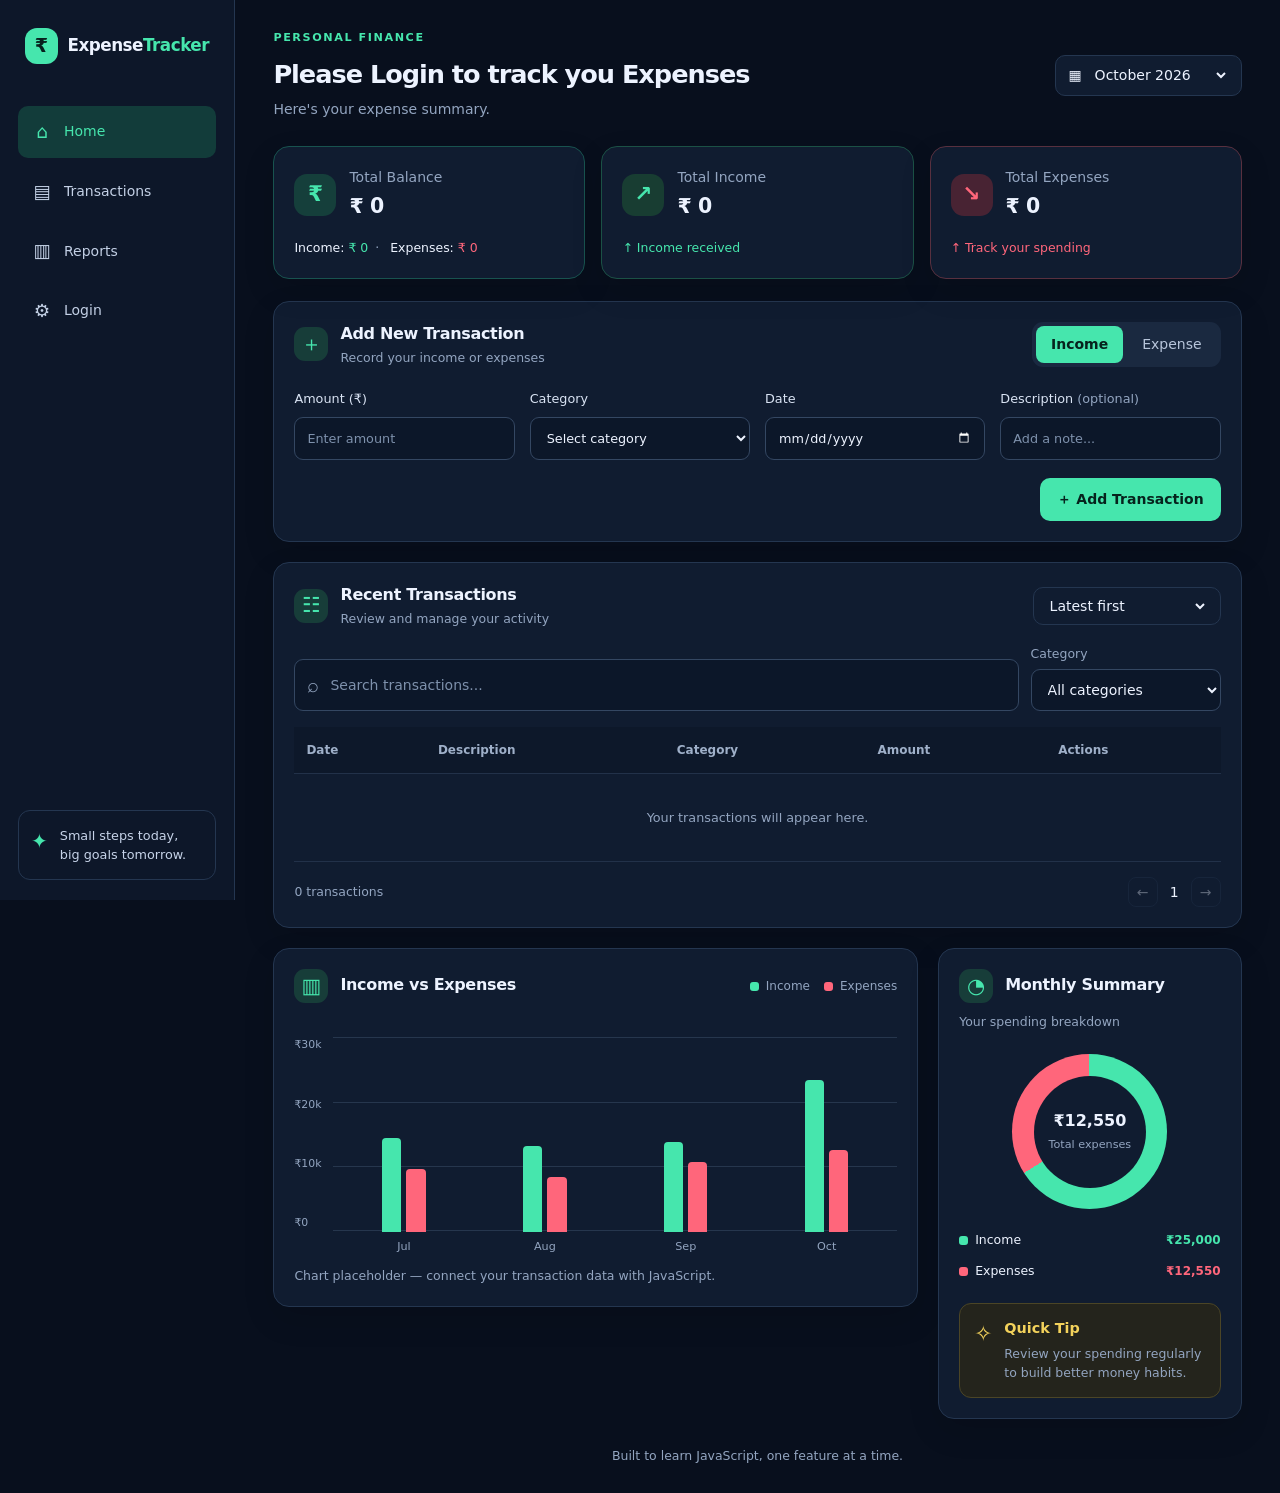
==== index.html @ 4d70c3ed "fix: add root index.html for github pages redirect" ====
<!doctype html>
<html lang="en">
   <head>
      <meta charset="UTF-8" />
      <meta http-equiv="refresh" content="0; url=./App/Main_Page/index.html" />
      <title>Redirecting...</title>
   </head>
   <body>
      <p>
         Redirecting to Expense Tracker...
         <a href="./App/Main_Page/index.html">Click here if not redirected</a>
      </p>
   </body>
</html>
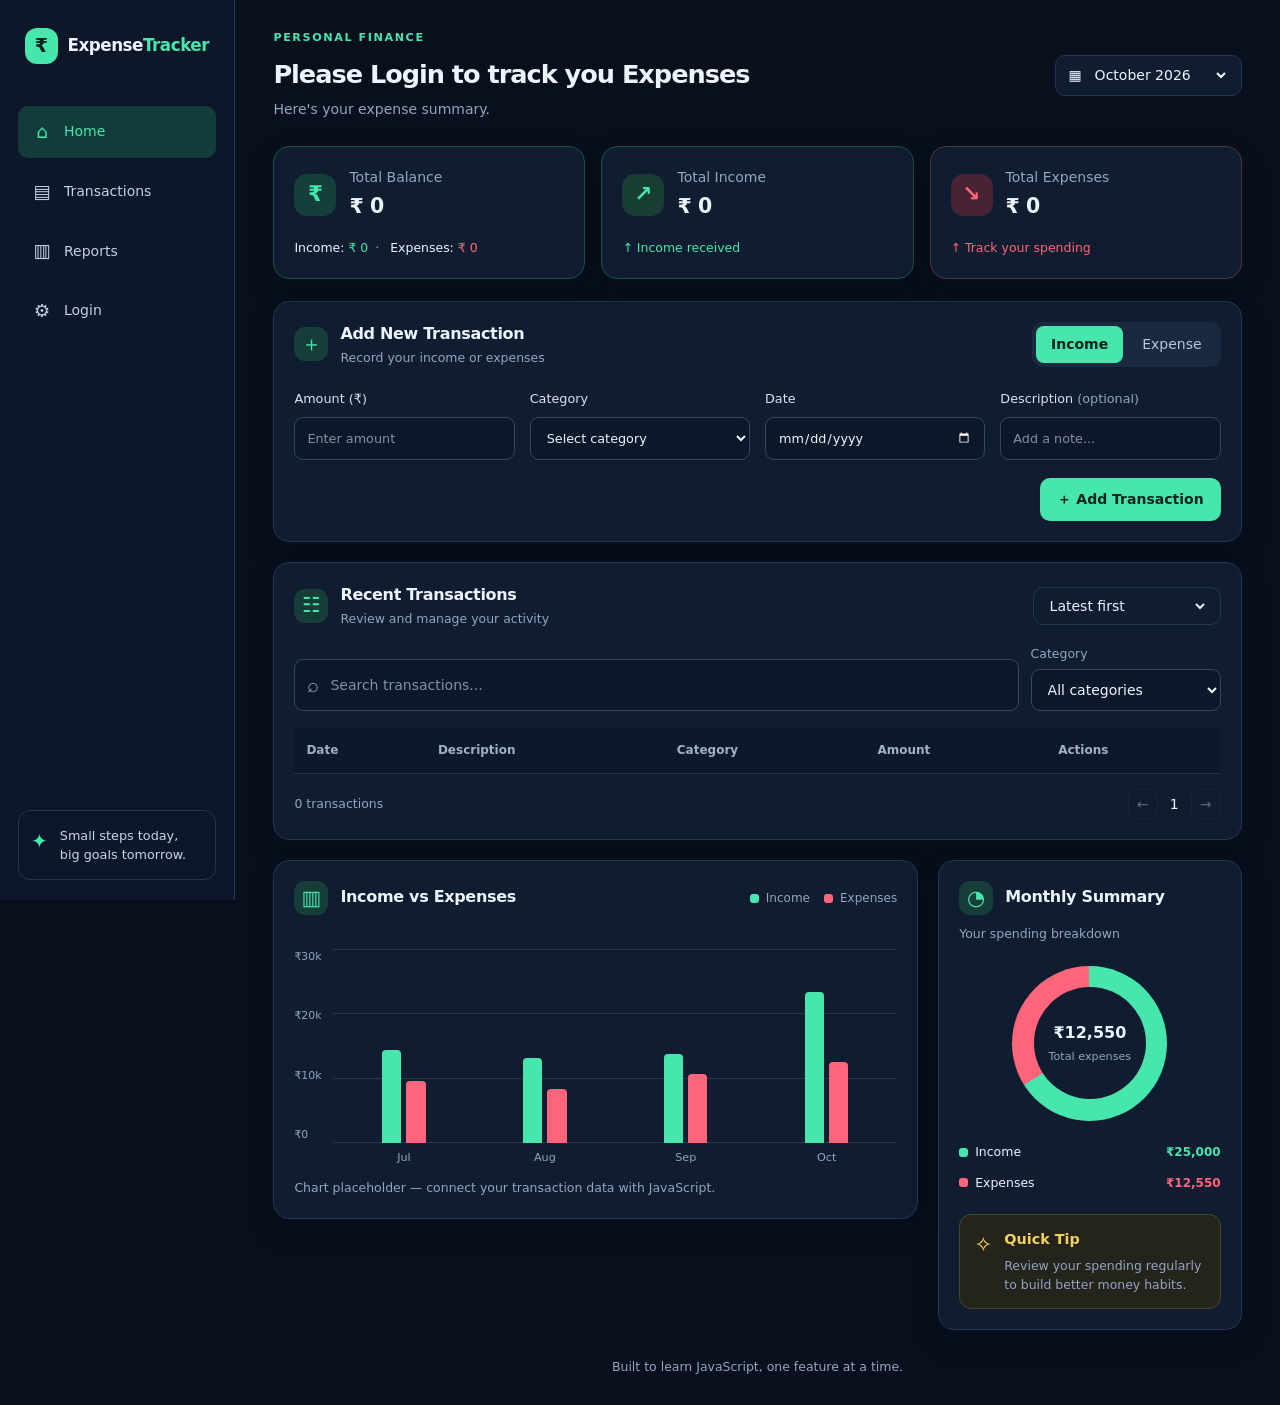
==== commit 888b3f1b: "feat: implement basic add and view transaction feature" ====
--- a/index.html
+++ b/index.html
@@ -2,13 +2,443 @@
 <html lang="en">
    <head>
       <meta charset="UTF-8" />
-      <meta http-equiv="refresh" content="0; url=./App/Main_Page/index.html" />
-      <title>Redirecting...</title>
+      <meta name="viewport" content="width=device-width, initial-scale=1.0" />
+      <title>ExpenseTracker | Personal Finance</title>
+      <link rel="stylesheet" href="style.css" />
    </head>
    <body>
-      <p>
-         Redirecting to Expense Tracker...
-         <a href="./App/Main_Page/index.html">Click here if not redirected</a>
-      </p>
+      <div class="app-shell">
+         <aside class="sidebar">
+            <a class="brand" href="#" aria-label="ExpenseTracker home">
+               <span class="brand-icon">₹</span>
+               <span>Expense<span class="accent">Tracker</span></span>
+            </a>
+
+            <nav class="main-nav" aria-label="Main navigation">
+               <a id="home" class="nav-link active" href="#overview"
+                  ><span>⌂</span> Home</a
+               >
+               <a id="transactionsLink" class="nav-link" href="#transactions"
+                  ><span>▤</span> Transactions</a
+               >
+               <a id="reportsLink" class="nav-link" href="#reports"
+                  ><span>▥</span> Reports</a
+               >
+               <a id="login" class="nav-link" href="./login.html"
+                  ><span>⚙</span> Login</a
+               >
+            </nav>
+
+            <div class="sidebar-note">
+               <span class="note-icon">✦</span>
+               <p>Small steps today,<br />big goals tomorrow.</p>
+            </div>
+         </aside>
+
+         <main class="main-content" id="overview">
+            <header class="page-header">
+               <div>
+                  <p class="eyebrow">PERSONAL FINANCE</p>
+                  <h1>
+                     <span id="greetingText"
+                        >Please Login to track you Expenses</span
+                     ><span aria-hidden="true"></span>
+                  </h1>
+                  <p class="muted">Here's your expense summary.</p>
+               </div>
+               <label class="month-picker">
+                  <span aria-hidden="true">▦</span>
+                  <select id="month-filter" aria-label="Select month">
+                     <option value="2026-10">October 2026</option>
+                     <option value="2026-09">September 2026</option>
+                     <option value="2026-08">August 2026</option>
+                  </select>
+               </label>
+            </header>
+
+            <section
+               id="balanceSection"
+               class="summary-grid"
+               aria-label="Financial overview"
+            >
+               <article class="summary-card balance-card">
+                  <div class="summary-top">
+                     <span class="summary-icon">₹</span>
+                     <div>
+                        <p class="muted">Total Balance</p>
+                        <h2 id="total-balance">₹ 0</h2>
+                     </div>
+                  </div>
+                  <p class="summary-foot">
+                     Income:
+                     <span id="total_income" class="positive total_income"
+                        >₹ 0</span
+                     ><span class="separator">·</span> Expenses:
+                     <span id="total_expenses" class="negative total_expenses"
+                        >₹ 0</span
+                     >
+                  </p>
+               </article>
+
+               <article class="summary-card income-card">
+                  <div class="summary-top">
+                     <span class="summary-icon">↗</span>
+                     <div>
+                        <p class="muted">Total Income</p>
+                        <h2 class="total_income" id="total-income">₹ 0</h2>
+                     </div>
+                  </div>
+                  <p class="summary-foot positive">↑ Income received</p>
+               </article>
+
+               <article class="summary-card expense-card">
+                  <div class="summary-top">
+                     <span class="summary-icon">↘</span>
+                     <div>
+                        <p class="muted">Total Expenses</p>
+                        <h2 class="total_expenses" id="total-expenses">₹ 0</h2>
+                     </div>
+                  </div>
+                  <p class="summary-foot negative">↑ Track your spending</p>
+               </article>
+            </section>
+
+            <section
+               class="panel transaction-form-panel"
+               aria-labelledby="form-title"
+            >
+               <div class="panel-heading">
+                  <div class="heading-title">
+                     <span class="heading-icon">＋</span>
+                     <div>
+                        <h2 id="form-title">Add New Transaction</h2>
+                        <p class="muted small">
+                           Record your income or expenses
+                        </p>
+                     </div>
+                  </div>
+
+                  <div
+                     class="type-switch"
+                     role="group"
+                     aria-label="Transaction type"
+                  >
+                     <button
+                        id="incomeBtn"
+                        class="type-button selected"
+                        type="button"
+                        data-type="income"
+                     >
+                        Income
+                     </button>
+                     <button
+                        id="expenseBtn"
+                        class="type-button"
+                        type="button"
+                        data-type="expense"
+                     >
+                        Expense
+                     </button>
+                  </div>
+               </div>
+
+               <form id="transaction-form">
+                  <div class="form-grid">
+                     <label class="field">
+                        <span>Amount (₹)</span>
+                        <input
+                           id="amount"
+                           name="amount"
+                           type="number"
+                           min="0.01"
+                           step="0.01"
+                           placeholder="Enter amount"
+                           required
+                        />
+                     </label>
+                     <label class="field">
+                        <span>Category</span>
+                        <select id="category" name="category" required>
+                           <option hidden value="">Select category</option>
+                           <option>Salary</option>
+                           <option>Freelance</option>
+                           <option>Food & Dining</option>
+                           <option>Shopping</option>
+                           <option>Transport</option>
+                           <option>Bills & Utilities</option>
+                           <option>Entertainment</option>
+                           <option>Health</option>
+                           <option>Education</option>
+                           <option>Other</option>
+                        </select>
+                     </label>
+                     <label class="field">
+                        <span>Date</span>
+                        <input id="date" name="date" type="date" required />
+                     </label>
+                     <label class="field">
+                        <span
+                           >Description
+                           <span class="muted">(optional)</span></span
+                        >
+                        <input
+                           id="description"
+                           name="description"
+                           type="text"
+                           placeholder="Add a note..."
+                        />
+                     </label>
+                  </div>
+                  <div class="form-actions">
+                     <button class="primary-button" type="submit">
+                        ＋ Add Transaction
+                     </button>
+                  </div>
+               </form>
+            </section>
+
+            <section
+               class="panel transactions-panel"
+               id="transactions"
+               aria-labelledby="transactions-title"
+            >
+               <div class="panel-heading transactions-heading">
+                  <div class="heading-title">
+                     <span class="heading-icon">☷</span>
+                     <div>
+                        <h2 id="transactions-title">Recent Transactions</h2>
+                        <p class="muted small">
+                           Review and manage your activity
+                        </p>
+                     </div>
+                  </div>
+                  <label class="sort-control">
+                     <span class="sr-only">Sort transactions</span>
+                     <select id="sort-order">
+                        <option value="newest">Latest first</option>
+                        <option value="oldest">Oldest first</option>
+                        <option value="highest">Amount: high to low</option>
+                        <option value="lowest">Amount: low to high</option>
+                     </select>
+                  </label>
+               </div>
+
+               <div class="toolbar">
+                  <label class="search-box">
+                     <span aria-hidden="true">⌕</span>
+                     <input
+                        id="search"
+                        type="search"
+                        placeholder="Search transactions..."
+                        aria-label="Search transactions"
+                     />
+                  </label>
+                  <label class="category-filter">
+                     <span class="muted small">Category</span>
+                     <select id="category-filter">
+                        <option value="all">All categories</option>
+                        <option>Salary</option>
+                        <option>Freelance</option>
+                        <option>Food & Dining</option>
+                        <option>Shopping</option>
+                        <option>Transport</option>
+                        <option>Bills & Utilities</option>
+                        <option>Entertainment</option>
+                        <option>Health</option>
+                        <option>Education</option>
+                        <option>Other</option>
+                     </select>
+                  </label>
+               </div>
+
+               <div class="table-wrap">
+                  <table>
+                     <thead>
+                        <tr>
+                           <th>Date</th>
+                           <th>Description</th>
+                           <th>Category</th>
+                           <th>Amount</th>
+                           <th>Actions</th>
+                        </tr>
+                     </thead>
+                     <tbody id="transaction-list">
+                        <tr class="empty-row">
+                           <td colspan="5">
+                              Your transactions will appear here.
+                           </td>
+                        </tr>
+                     </tbody>
+                  </table>
+               </div>
+               <div class="table-footer">
+                  <span class="muted small" id="transaction-count"
+                     >0 transactions</span
+                  >
+                  <div class="pagination" aria-label="Transaction pagination">
+                     <button
+                        type="button"
+                        id="previous-page"
+                        disabled
+                        aria-label="Previous page"
+                     >
+                        ←
+                     </button>
+                     <span id="current-page">1</span>
+                     <button
+                        type="button"
+                        id="next-page"
+                        disabled
+                        aria-label="Next page"
+                     >
+                        →
+                     </button>
+                  </div>
+               </div>
+            </section>
+
+            <section class="lower-grid" id="reports">
+               <article class="panel chart-panel">
+                  <div class="panel-heading">
+                     <div class="heading-title">
+                        <span class="heading-icon">▥</span>
+                        <h2>Income vs Expenses</h2>
+                     </div>
+                     <div class="chart-legend">
+                        <span><i class="legend-dot income-dot"></i> Income</span
+                        ><span
+                           ><i class="legend-dot expense-dot"></i>
+                           Expenses</span
+                        >
+                     </div>
+                  </div>
+                  <div
+                     class="chart-placeholder"
+                     role="img"
+                     aria-label="Placeholder for income versus expenses chart"
+                  >
+                     <div class="chart-y-labels">
+                        <span>₹30k</span><span>₹20k</span><span>₹10k</span
+                        ><span>₹0</span>
+                     </div>
+                     <div class="chart-area">
+                        <div class="chart-grid-lines">
+                           <i></i><i></i><i></i><i></i>
+                        </div>
+                        <div class="bar-groups">
+                           <div class="bar-group">
+                              <div class="bar-pair">
+                                 <i
+                                    class="bar income-bar"
+                                    style="height: 48%"
+                                 ></i
+                                 ><i
+                                    class="bar expense-bar"
+                                    style="height: 32%"
+                                 ></i>
+                              </div>
+                              <span>Jul</span>
+                           </div>
+                           <div class="bar-group">
+                              <div class="bar-pair">
+                                 <i
+                                    class="bar income-bar"
+                                    style="height: 44%"
+                                 ></i
+                                 ><i
+                                    class="bar expense-bar"
+                                    style="height: 28%"
+                                 ></i>
+                              </div>
+                              <span>Aug</span>
+                           </div>
+                           <div class="bar-group">
+                              <div class="bar-pair">
+                                 <i
+                                    class="bar income-bar"
+                                    style="height: 46%"
+                                 ></i
+                                 ><i
+                                    class="bar expense-bar"
+                                    style="height: 36%"
+                                 ></i>
+                              </div>
+                              <span>Sep</span>
+                           </div>
+                           <div class="bar-group">
+                              <div class="bar-pair">
+                                 <i
+                                    class="bar income-bar"
+                                    style="height: 78%"
+                                 ></i
+                                 ><i
+                                    class="bar expense-bar"
+                                    style="height: 42%"
+                                 ></i>
+                              </div>
+                              <span>Oct</span>
+                           </div>
+                        </div>
+                     </div>
+                  </div>
+                  <p class="muted small chart-note">
+                     Chart placeholder — connect your transaction data with
+                     JavaScript.
+                  </p>
+               </article>
+
+               <aside class="panel side-summary">
+                  <div class="panel-heading">
+                     <div class="heading-title">
+                        <span class="heading-icon">◔</span>
+                        <h2>Monthly Summary</h2>
+                     </div>
+                  </div>
+                  <p class="muted small">Your spending breakdown</p>
+                  <div class="donut-wrap">
+                     <div class="donut-chart">
+                        <div class="donut-center">
+                           <strong id="donut-total">₹12,550</strong
+                           ><span>Total expenses</span>
+                        </div>
+                     </div>
+                  </div>
+                  <div class="legend-list">
+                     <div>
+                        <span><i class="legend-dot income-dot"></i> Income</span
+                        ><strong class="positive">₹25,000</strong>
+                     </div>
+                     <div>
+                        <span
+                           ><i class="legend-dot expense-dot"></i>
+                           Expenses</span
+                        ><strong class="negative">₹12,550</strong>
+                     </div>
+                  </div>
+                  <div class="tip-box">
+                     <span class="tip-icon">✧</span>
+                     <div>
+                        <h3>Quick Tip</h3>
+                        <p class="muted small">
+                           Review your spending regularly to build better money
+                           habits.
+                        </p>
+                     </div>
+                  </div>
+               </aside>
+            </section>
+
+            <footer class="page-footer muted small">
+               Built to learn JavaScript, one feature at a time.
+            </footer>
+         </main>
+      </div>
+
+      <script type="module" src="./script.js"></script>
+      <script type="module" src="./uiModification.js"></script>
+      <script type="module" src="./transaction.js"></script>
+      <script type="module" src="./userInfo.js"></script>
+      <script type="module" src="./validation.js"></script>
+      <script type="module" src="./viewTransaction.js"></script>
    </body>
 </html>
--- a/style.css
+++ b/style.css
@@ -0,0 +1,858 @@
+/* ---------- Base / design tokens ---------- */
+:root {
+   color-scheme: dark;
+   --bg: #080f1d;
+   --sidebar: #0d1729;
+   --panel: #101c30;
+   --panel-hover: #14233a;
+   --border: #243650;
+   --text: #edf3ff;
+   --muted: #93a5c0;
+   --green: #46e6ad;
+   --green-dark: #123c3a;
+   --red: #ff667b;
+   --radius: 16px;
+   --shadow: 0 12px 32px rgb(0 0 0 / 12%);
+}
+
+* {
+   box-sizing: border-box;
+}
+html {
+   scroll-behavior: smooth;
+}
+
+body {
+   margin: 0;
+   background: var(--bg);
+   color: var(--text);
+   font-family:
+      Inter,
+      ui-sans-serif,
+      system-ui,
+      -apple-system,
+      BlinkMacSystemFont,
+      "Segoe UI",
+      sans-serif;
+   font-size: 14px;
+   line-height: 1.5;
+}
+
+button,
+input,
+select {
+   font: inherit;
+}
+button,
+select {
+   cursor: pointer;
+}
+
+button:focus-visible,
+input:focus-visible,
+select:focus-visible,
+a:focus-visible {
+   outline: 2px solid var(--green);
+   outline-offset: 3px;
+}
+a {
+   color: inherit;
+   text-decoration: none;
+}
+
+h1,
+h2,
+h3,
+p {
+   margin-top: 0;
+}
+h1 {
+   margin-bottom: 6px;
+   font-size: clamp(1.45rem, 2vw, 2rem);
+   letter-spacing: -0.04em;
+}
+h2 {
+   margin-bottom: 0;
+   font-size: 1rem;
+   letter-spacing: -0.02em;
+}
+h3 {
+   margin-bottom: 6px;
+   font-size: 0.9rem;
+}
+
+p {
+   margin-bottom: 0;
+}
+.muted {
+   color: var(--muted);
+}
+.small {
+   font-size: 0.78rem;
+}
+.accent,
+.positive {
+   color: var(--green);
+}
+.negative {
+   color: var(--red);
+}
+.eyebrow {
+   color: var(--green);
+   font-size: 0.7rem;
+   font-weight: 750;
+   letter-spacing: 0.14em;
+   margin-bottom: 8px;
+}
+.sr-only {
+   position: absolute;
+   width: 1px;
+   height: 1px;
+   padding: 0;
+   margin: -1px;
+   overflow: hidden;
+   clip: rect(0, 0, 0, 0);
+   white-space: nowrap;
+   border: 0;
+}
+
+/* ---------- Main layout ---------- */
+.app-shell {
+   min-height: 100vh;
+}
+.sidebar {
+   position: fixed;
+   inset: 0 auto 0 0;
+   z-index: 5;
+   display: flex;
+   flex-direction: column;
+   width: 235px;
+   padding: 28px 18px 20px;
+   background: var(--sidebar);
+   border-right: 1px solid var(--border);
+}
+
+.brand {
+   display: flex;
+   align-items: center;
+   gap: 10px;
+   padding: 0 7px;
+   font-size: 1.05rem;
+   font-weight: 800;
+   letter-spacing: -0.03em;
+}
+.brand-icon {
+   display: grid;
+   place-items: center;
+   width: 36px;
+   height: 36px;
+   border-radius: 12px;
+   background: var(--green);
+   color: #07201d;
+   font-size: 1.2rem;
+}
+.main-nav {
+   display: grid;
+   gap: 8px;
+   margin-top: 42px;
+}
+.nav-link {
+   display: flex;
+   align-items: center;
+   gap: 12px;
+   padding: 12px 14px;
+   border-radius: 10px;
+   color: #c3d0e5;
+   transition:
+      background 0.2s,
+      color 0.2s;
+}
+.nav-link span {
+   width: 20px;
+   font-size: 1.15rem;
+   text-align: center;
+}
+
+.nav-link:hover,
+.active {
+   background: var(--green-dark);
+   color: var(--green);
+}
+
+.sidebar-note {
+   display: flex;
+   align-items: flex-start;
+   gap: 12px;
+   margin-top: auto;
+   padding: 15px 12px;
+   border: 1px solid var(--border);
+   border-radius: 12px;
+   color: #c6d3e8;
+   font-size: 0.8rem;
+}
+.note-icon {
+   color: var(--green);
+   font-size: 1.25rem;
+}
+
+.main-content {
+   max-width: 1800px;
+   margin-left: 235px;
+   padding: 30px clamp(20px, 3vw, 46px) 24px;
+}
+.page-header {
+   display: flex;
+   align-items: center;
+   justify-content: space-between;
+   gap: 20px;
+   margin-bottom: 26px;
+}
+.month-picker,
+.sort-control {
+   display: flex;
+   align-items: center;
+   gap: 9px;
+   padding: 9px 12px;
+   border: 1px solid var(--border);
+   border-radius: 10px;
+   background: var(--panel);
+}
+select,
+input {
+   min-width: 0;
+   color: var(--text);
+   background: transparent;
+   border: 0;
+}
+select option {
+   background: var(--panel);
+   color: var(--text);
+}
+.month-picker select {
+   max-width: 145px;
+}
+.summary-grid {
+   display: grid;
+   grid-template-columns: repeat(3, minmax(0, 1fr));
+   gap: 16px;
+   margin-bottom: 22px;
+}
+.summary-card,
+.panel {
+   min-width: 0;
+   background: var(--panel);
+   border: 1px solid var(--border);
+   border-radius: var(--radius);
+   box-shadow: var(--shadow);
+}
+.summary-card {
+   padding: 20px;
+}
+.balance-card {
+   border-color: #18534f;
+}
+.income-card {
+   border-color: #1b5145;
+}
+.expense-card {
+   border-color: #58303f;
+}
+.summary-top {
+   display: flex;
+   align-items: center;
+   gap: 13px;
+}
+.summary-icon {
+   display: grid;
+   flex: 0 0 42px;
+   place-items: center;
+   width: 42px;
+   height: 42px;
+   border-radius: 13px;
+   background: #153f3b;
+   color: var(--green);
+   font-size: 1.35rem;
+   font-weight: 750;
+}
+.income-card .summary-icon {
+   background: #183d32;
+}
+.expense-card .summary-icon {
+   background: #482333;
+   color: var(--red);
+}
+.summary-card h2 {
+   margin-top: 3px;
+   font-size: clamp(1.05rem, 1.6vw, 1.4rem);
+   font-variant-numeric: tabular-nums;
+}
+.summary-foot {
+   margin-top: 17px;
+   font-size: 0.78rem;
+}
+.separator {
+   margin: 0 7px;
+   color: var(--muted);
+}
+
+/* ---------- Panels and forms ---------- */
+.panel {
+   padding: 20px;
+   margin-bottom: 20px;
+}
+.panel-heading {
+   display: flex;
+   align-items: center;
+   justify-content: space-between;
+   gap: 16px;
+   margin-bottom: 22px;
+}
+.heading-title {
+   display: flex;
+   align-items: center;
+   gap: 12px;
+   min-width: 0;
+}
+.heading-icon {
+   display: grid;
+   flex: 0 0 34px;
+   place-items: center;
+   width: 34px;
+   height: 34px;
+   border-radius: 11px;
+   background: #173d39;
+   color: var(--green);
+   font-size: 1.3rem;
+}
+.heading-title h2 {
+   margin-bottom: 3px;
+}
+.type-switch {
+   display: flex;
+   gap: 4px;
+   padding: 4px;
+   border-radius: 11px;
+   background: #1a2940;
+}
+.type-button {
+   padding: 8px 15px;
+   border: 0;
+   border-radius: 8px;
+   color: #b7c5da;
+   background: transparent;
+}
+.type-button.selected {
+   background: var(--green);
+   color: #06231d;
+   font-weight: 750;
+}
+.form-grid {
+   display: grid;
+   grid-template-columns: repeat(4, minmax(0, 1fr));
+   gap: 15px;
+}
+.field {
+   display: grid;
+   gap: 8px;
+   color: #d9e3f3;
+   font-size: 0.8rem;
+}
+.field input,
+.field select,
+.search-box,
+.category-filter select {
+   width: 100%;
+   min-height: 43px;
+   padding: 10px 12px;
+   border: 1px solid #344762;
+   border-radius: 9px;
+   background: #0c1729;
+   color: var(--text);
+}
+.field input::placeholder,
+.search-box input::placeholder {
+   color: #7e91ac;
+}
+.field input[type="date"] {
+   color-scheme: dark;
+}
+.form-actions {
+   display: flex;
+   justify-content: flex-end;
+   margin-top: 18px;
+}
+.primary-button {
+   padding: 11px 17px;
+   border: 0;
+   border-radius: 10px;
+   background: var(--green);
+   color: #06231d;
+   font-weight: 800;
+   transition:
+      filter 0.2s,
+      transform 0.2s;
+}
+.primary-button:hover {
+   filter: brightness(1.08);
+   transform: translateY(-1px);
+}
+
+/* ---------- Transaction table ---------- */
+.transactions-heading {
+   margin-bottom: 17px;
+}
+.toolbar {
+   display: flex;
+   align-items: end;
+   gap: 12px;
+   margin-bottom: 16px;
+}
+.search-box {
+   display: flex;
+   align-items: center;
+   gap: 9px;
+   flex: 1;
+}
+.search-box span {
+   font-size: 1.25rem;
+   color: var(--muted);
+}
+.search-box input {
+   width: 100%;
+   outline: 0;
+}
+.category-filter {
+   display: grid;
+   gap: 5px;
+   width: 190px;
+}
+.category-filter select {
+   min-height: 42px;
+}
+.table-wrap {
+   width: 100%;
+   overflow-x: auto;
+}
+table {
+   width: 100%;
+   border-collapse: collapse;
+   text-align: left;
+   white-space: nowrap;
+}
+thead {
+   background: #0d182a;
+   color: #9fb0c9;
+   font-size: 0.75rem;
+}
+th,
+td {
+   padding: 14px 12px;
+   border-bottom: 1px solid #223149;
+}
+th {
+   font-weight: 650;
+}
+td {
+   font-size: 0.8rem;
+}
+tbody tr {
+   transition: background 0.15s;
+}
+tbody tr:hover {
+   background: var(--panel-hover);
+}
+.amount-income {
+   color: var(--green);
+   font-weight: 750;
+}
+.amount-expense {
+   color: var(--red);
+   font-weight: 750;
+}
+.row-action {
+   padding: 5px 7px;
+   margin-right: 5px;
+   border: 1px solid var(--border);
+   border-radius: 7px;
+   background: transparent;
+   color: var(--muted);
+}
+.row-action:hover {
+   color: var(--green);
+   border-color: var(--green);
+}
+.row-action.delete:hover {
+   color: var(--red);
+   border-color: var(--red);
+}
+.empty-row td {
+   padding: 34px 12px;
+   text-align: center;
+   color: var(--muted);
+}
+.table-footer {
+   display: flex;
+   justify-content: space-between;
+   align-items: center;
+   gap: 12px;
+   padding-top: 15px;
+}
+.pagination {
+   display: flex;
+   align-items: center;
+   gap: 12px;
+}
+.pagination button {
+   width: 30px;
+   height: 30px;
+   border: 1px solid var(--border);
+   border-radius: 8px;
+   background: transparent;
+   color: var(--text);
+}
+.pagination button:disabled {
+   opacity: 0.35;
+   cursor: not-allowed;
+}
+
+.action-buttons {
+   display: flex;
+   align-items: center;
+   justify-content: center;
+   gap: 8px;
+}
+
+.action-buttons button {
+   border: none;
+   background: transparent;
+   padding: 6px;
+   border-radius: 6px;
+   cursor: pointer;
+   font-size: 16px;
+   transition: background 0.2s ease;
+}
+
+.edit-btn:hover {
+   background: #e0f2fe;
+}
+
+.delete-btn:hover {
+   background: #fee2e2;
+}
+
+/* ---------- Charts / monthly summary ---------- */
+.lower-grid {
+   display: grid;
+   grid-template-columns: minmax(0, 1.7fr) minmax(260px, 0.8fr);
+   gap: 20px;
+   align-items: start;
+}
+.chart-panel,
+.side-summary {
+   margin-bottom: 20px;
+}
+.chart-legend {
+   display: flex;
+   gap: 14px;
+   color: var(--muted);
+   font-size: 0.75rem;
+}
+.chart-legend span,
+.legend-list span {
+   display: inline-flex;
+   align-items: center;
+   gap: 7px;
+}
+.legend-dot {
+   display: inline-block;
+   width: 9px;
+   height: 9px;
+   border-radius: 3px;
+}
+.income-dot {
+   background: var(--green);
+}
+.expense-dot {
+   background: var(--red);
+}
+.chart-placeholder {
+   display: flex;
+   gap: 12px;
+   height: 230px;
+   padding-top: 12px;
+}
+.chart-y-labels {
+   display: flex;
+   flex-direction: column;
+   justify-content: space-between;
+   padding-bottom: 24px;
+   color: var(--muted);
+   font-size: 0.68rem;
+}
+.chart-area {
+   position: relative;
+   display: flex;
+   flex: 1;
+   min-width: 0;
+}
+.chart-grid-lines {
+   position: absolute;
+   inset: 0 0 24px;
+   display: flex;
+   flex-direction: column;
+   justify-content: space-between;
+}
+.chart-grid-lines i {
+   border-top: 1px solid #26364d;
+}
+.bar-groups {
+   position: relative;
+   z-index: 1;
+   display: flex;
+   justify-content: space-around;
+   align-items: stretch;
+   width: 100%;
+   height: 100%;
+}
+.bar-group {
+   display: flex;
+   flex-direction: column;
+   align-items: center;
+   justify-content: flex-end;
+   gap: 7px;
+   min-width: 30px;
+   color: var(--muted);
+   font-size: 0.7rem;
+}
+.bar-pair {
+   display: flex;
+   align-items: flex-end;
+   justify-content: center;
+   gap: 5px;
+   width: 100%;
+   height: calc(100% - 24px);
+}
+.bar {
+   display: block;
+   width: clamp(10px, 1.5vw, 20px);
+   min-height: 3px;
+   border-radius: 4px 4px 0 0;
+}
+.income-bar {
+   background: var(--green);
+}
+.expense-bar {
+   background: var(--red);
+}
+.chart-note {
+   margin-top: 12px;
+}
+.side-summary > .muted {
+   margin-top: -12px;
+}
+.donut-wrap {
+   display: grid;
+   place-items: center;
+   padding: 22px 0;
+}
+.donut-chart {
+   display: grid;
+   place-items: center;
+   width: 155px;
+   aspect-ratio: 1;
+   border-radius: 50%;
+   background: conic-gradient(var(--green) 0 66%, var(--red) 66% 100%);
+}
+.donut-center {
+   display: flex;
+   flex-direction: column;
+   align-items: center;
+   justify-content: center;
+   width: 112px;
+   aspect-ratio: 1;
+   border-radius: 50%;
+   background: var(--panel);
+}
+.donut-center strong {
+   font-size: 1rem;
+}
+.donut-center span {
+   margin-top: 4px;
+   color: var(--muted);
+   font-size: 0.7rem;
+}
+.legend-list {
+   display: grid;
+   gap: 12px;
+}
+.legend-list > div {
+   display: flex;
+   justify-content: space-between;
+   align-items: center;
+   gap: 10px;
+   font-size: 0.78rem;
+}
+.legend-list strong {
+   font-size: 0.75rem;
+}
+.tip-box {
+   display: flex;
+   gap: 12px;
+   margin-top: 22px;
+   padding: 14px;
+   border: 1px solid #4b4526;
+   border-radius: 12px;
+   background: #24241c;
+}
+.tip-icon {
+   color: #f3d25b;
+   font-size: 1.35rem;
+}
+.tip-box h3 {
+   color: #f3d25b;
+}
+.page-footer {
+   padding: 8px 0 4px;
+   text-align: center;
+}
+
+/* ---------- Responsive layouts ---------- */
+@media (min-width: 1500px) {
+   .summary-card {
+      padding: 24px;
+   }
+   .panel {
+      padding: 24px;
+   }
+}
+@media (max-width: 1150px) {
+   .sidebar {
+      width: 200px;
+   }
+   .main-content {
+      margin-left: 200px;
+      padding-inline: 22px;
+   }
+   .summary-grid {
+      grid-template-columns: repeat(2, minmax(0, 1fr));
+   }
+   .expense-card {
+      grid-column: span 2;
+   }
+   .form-grid {
+      grid-template-columns: repeat(2, minmax(0, 1fr));
+   }
+   .lower-grid {
+      grid-template-columns: minmax(0, 1fr);
+   }
+}
+@media (max-width: 760px) {
+   .sidebar {
+      position: static;
+      width: auto;
+      padding: 15px 16px 10px;
+      border-right: 0;
+      border-bottom: 1px solid var(--border);
+   }
+   .brand {
+      padding: 0;
+   }
+   .main-nav {
+      display: flex;
+      gap: 6px;
+      overflow-x: auto;
+      margin-top: 14px;
+      padding-bottom: 4px;
+   }
+   .nav-link {
+      flex: 0 0 auto;
+      padding: 9px 12px;
+      font-size: 0.8rem;
+   }
+   .nav-link span {
+      width: auto;
+   }
+   .sidebar-note {
+      display: none;
+   }
+   .main-content {
+      margin-left: 0;
+      padding: 22px 14px;
+   }
+   .page-header {
+      align-items: flex-start;
+      flex-direction: column;
+      gap: 14px;
+   }
+   .month-picker {
+      align-self: stretch;
+      justify-content: space-between;
+   }
+   .summary-grid {
+      grid-template-columns: minmax(0, 1fr);
+      gap: 12px;
+   }
+   .expense-card {
+      grid-column: auto;
+   }
+   .summary-card {
+      padding: 17px;
+   }
+   .panel {
+      padding: 15px;
+      border-radius: 13px;
+   }
+   .panel-heading {
+      align-items: flex-start;
+      flex-direction: column;
+      gap: 13px;
+   }
+   .transactions-heading {
+      flex-direction: column;
+   }
+   .type-switch {
+      align-self: stretch;
+   }
+   .type-button {
+      flex: 1;
+   }
+   .form-grid {
+      grid-template-columns: minmax(0, 1fr);
+   }
+   .form-actions .primary-button {
+      width: 100%;
+   }
+   .toolbar {
+      align-items: stretch;
+      flex-direction: column;
+   }
+   .category-filter {
+      width: 100%;
+   }
+   .table-wrap table {
+      min-width: 650px;
+   }
+   .chart-legend {
+      flex-wrap: wrap;
+   }
+   .chart-placeholder {
+      height: 190px;
+   }
+   .chart-panel .panel-heading {
+      gap: 10px;
+   }
+   .chart-panel .heading-title {
+      flex-wrap: wrap;
+   }
+   .table-footer {
+      align-items: flex-start;
+   }
+}
+@media (prefers-reduced-motion: reduce) {
+   *,
+   *::before,
+   *::after {
+      scroll-behavior: auto !important;
+      transition-duration: 0.01ms !important;
+   }
+}
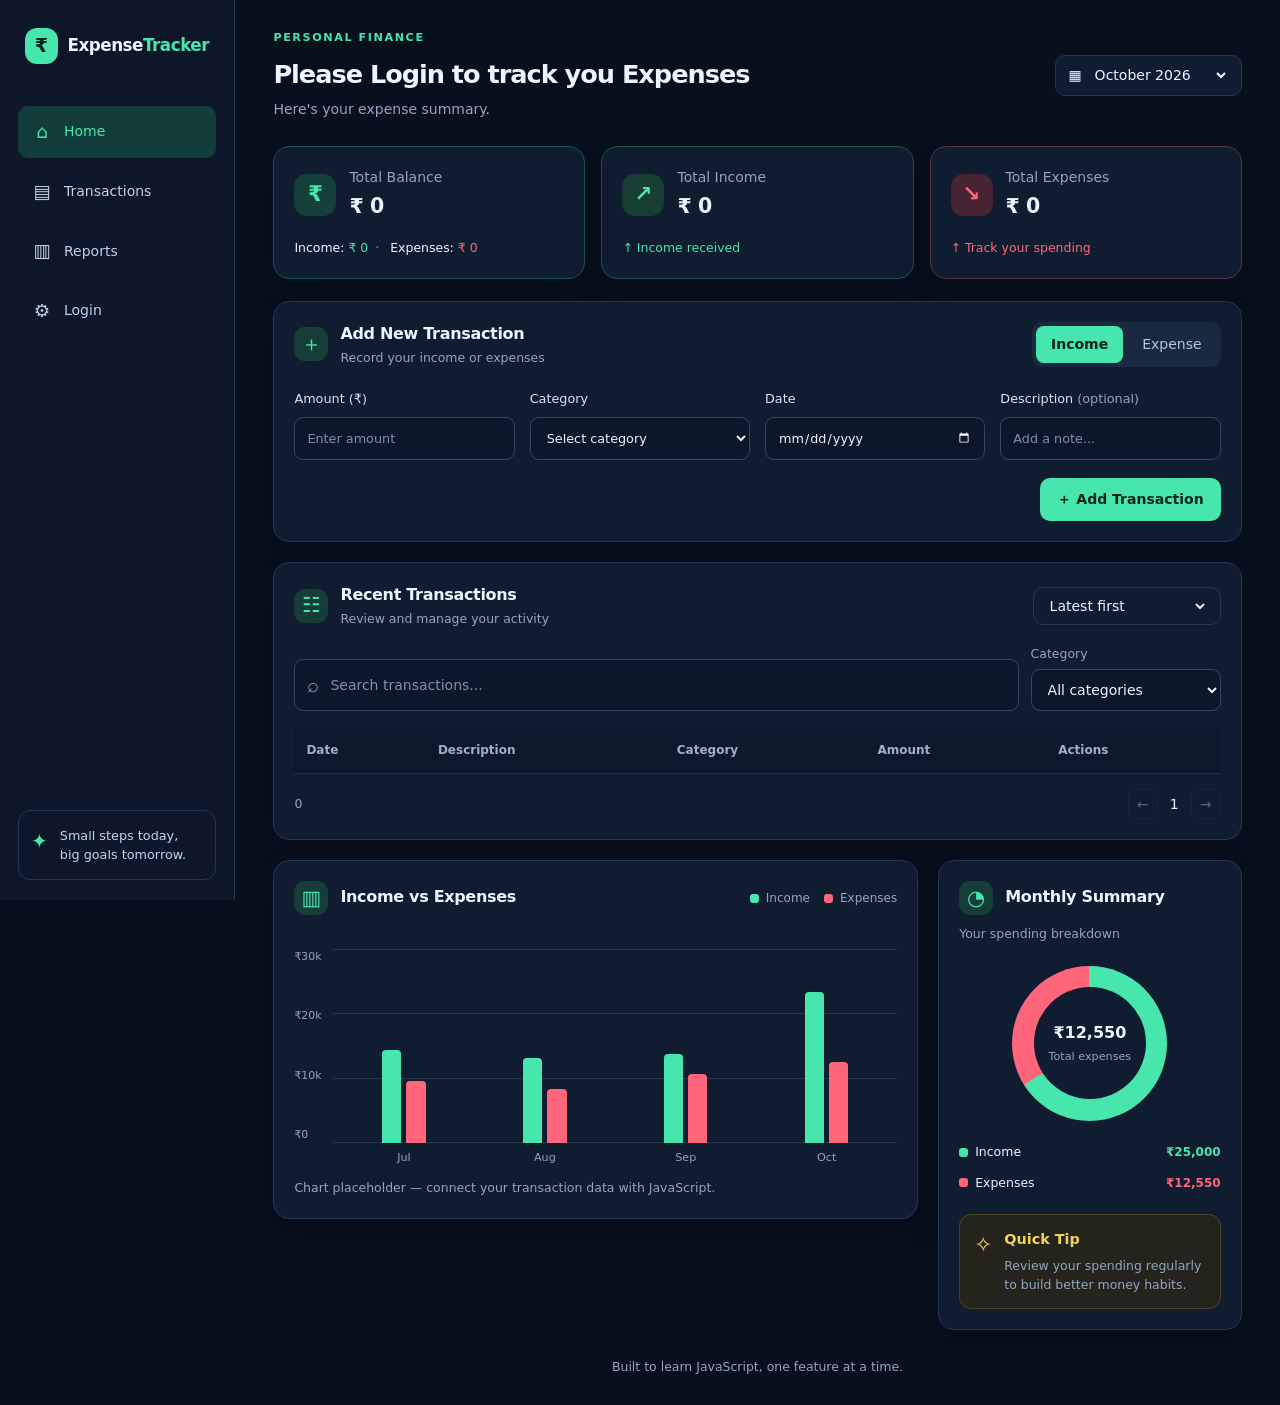
==== commit 09660c21: "feat: implement delete transaction feature and fix summary calculation and count bugs" ====
--- a/index.html
+++ b/index.html
@@ -437,8 +437,9 @@
       <script type="module" src="./script.js"></script>
       <script type="module" src="./uiModification.js"></script>
       <script type="module" src="./transaction.js"></script>
-      <script type="module" src="./userInfo.js"></script>
       <script type="module" src="./validation.js"></script>
+      <script src="./userInfo.js" type="module" charset="utf-8"></script>
       <script type="module" src="./viewTransaction.js"></script>
+      <script type="module" src="./action.js"></script>
    </body>
 </html>
--- a/style.css
+++ b/style.css
@@ -540,6 +540,16 @@
    background: #fee2e2;
 }
 
+.text-green {
+   color: #22c55e; /* Green color */
+   font-weight: 600;
+}
+
+.text-red {
+   color: #ef4444; /* Red color */
+   font-weight: 600;
+}
+
 /* ---------- Charts / monthly summary ---------- */
 .lower-grid {
    display: grid;
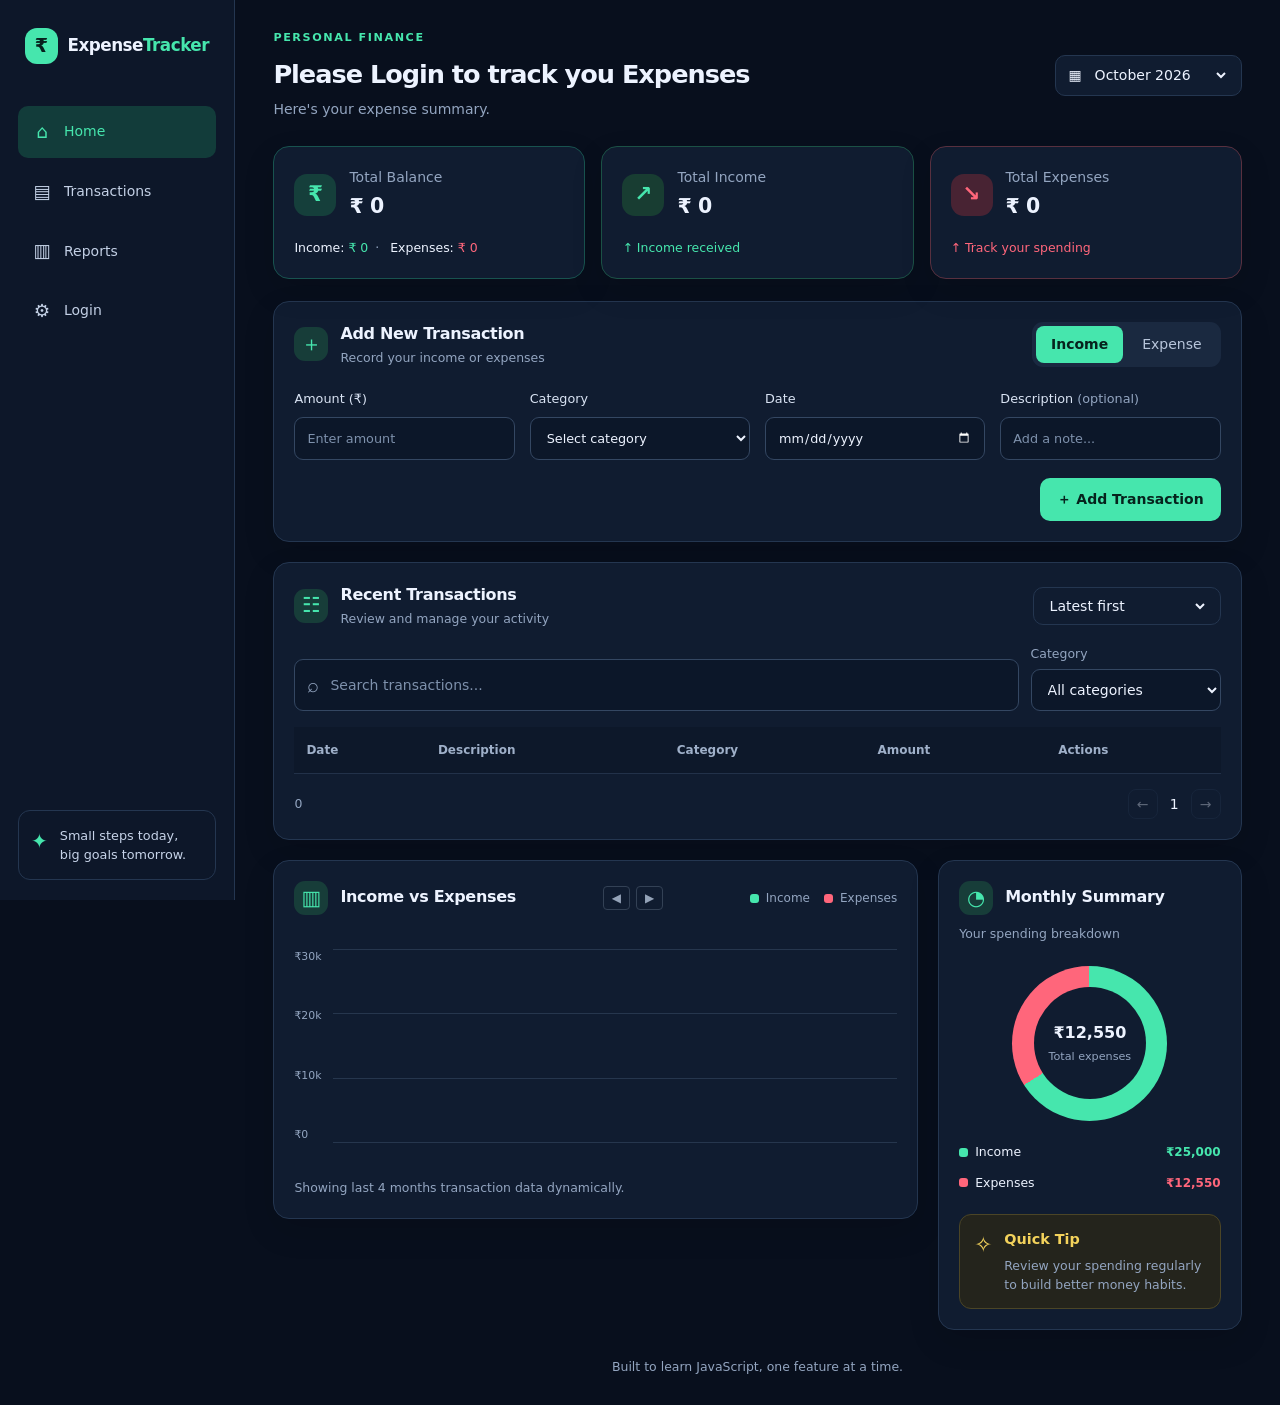
==== commit 7db092dd: "Completed dynamic 4-month rolling chart with auto-scaling and navigation" ====
--- a/index.html
+++ b/index.html
@@ -6,6 +6,7 @@
       <title>ExpenseTracker | Personal Finance</title>
       <link rel="stylesheet" href="style.css" />
    </head>
+
    <body>
       <div class="app-shell">
          <aside class="sidebar">
@@ -304,86 +305,81 @@
                         <span class="heading-icon">▥</span>
                         <h2>Income vs Expenses</h2>
                      </div>
+
+                     <!-- 🧭 Navigation Buttons Added Here -->
+                     <div
+                        class="chart-nav-controls"
+                        style="display: flex; align-items: center; gap: 6px"
+                     >
+                        <button
+                           id="prev-chart"
+                           class="chart-nav-btn"
+                           title="Previous Months"
+                           style="
+                              background: transparent;
+                              border: 1px solid #334155;
+                              color: #94a3b8;
+                              padding: 2px 8px;
+                              cursor: pointer;
+                              border-radius: 4px;
+                              font-weight: bold;
+                              font-size: 12px;
+                           "
+                        >
+                           ◀
+                        </button>
+                        <button
+                           id="next-chart"
+                           class="chart-nav-btn"
+                           title="Next Months"
+                           style="
+                              background: transparent;
+                              border: 1px solid #334155;
+                              color: #94a3b8;
+                              padding: 2px 8px;
+                              cursor: pointer;
+                              border-radius: 4px;
+                              font-weight: bold;
+                              font-size: 12px;
+                           "
+                        >
+                           ▶
+                        </button>
+                     </div>
+
                      <div class="chart-legend">
-                        <span><i class="legend-dot income-dot"></i> Income</span
-                        ><span
+                        <span
+                           ><i class="legend-dot income-dot"></i> Income</span
+                        >
+                        <span
                            ><i class="legend-dot expense-dot"></i>
                            Expenses</span
                         >
                      </div>
                   </div>
+
                   <div
                      class="chart-placeholder"
                      role="img"
-                     aria-label="Placeholder for income versus expenses chart"
+                     aria-label="Income versus expenses chart"
                   >
-                     <div class="chart-y-labels">
-                        <span>₹30k</span><span>₹20k</span><span>₹10k</span
-                        ><span>₹0</span>
+                     <div id="chartLabels" class="chart-y-labels">
+                        <span>₹30k</span>
+                        <span>₹20k</span>
+                        <span>₹10k</span>
+                        <span>₹0</span>
                      </div>
                      <div class="chart-area">
                         <div class="chart-grid-lines">
                            <i></i><i></i><i></i><i></i>
                         </div>
-                        <div class="bar-groups">
-                           <div class="bar-group">
-                              <div class="bar-pair">
-                                 <i
-                                    class="bar income-bar"
-                                    style="height: 48%"
-                                 ></i
-                                 ><i
-                                    class="bar expense-bar"
-                                    style="height: 32%"
-                                 ></i>
-                              </div>
-                              <span>Jul</span>
-                           </div>
-                           <div class="bar-group">
-                              <div class="bar-pair">
-                                 <i
-                                    class="bar income-bar"
-                                    style="height: 44%"
-                                 ></i
-                                 ><i
-                                    class="bar expense-bar"
-                                    style="height: 28%"
-                                 ></i>
-                              </div>
-                              <span>Aug</span>
-                           </div>
-                           <div class="bar-group">
-                              <div class="bar-pair">
-                                 <i
-                                    class="bar income-bar"
-                                    style="height: 46%"
-                                 ></i
-                                 ><i
-                                    class="bar expense-bar"
-                                    style="height: 36%"
-                                 ></i>
-                              </div>
-                              <span>Sep</span>
-                           </div>
-                           <div class="bar-group">
-                              <div class="bar-pair">
-                                 <i
-                                    class="bar income-bar"
-                                    style="height: 78%"
-                                 ></i
-                                 ><i
-                                    class="bar expense-bar"
-                                    style="height: 42%"
-                                 ></i>
-                              </div>
-                              <span>Oct</span>
-                           </div>
-                        </div>
+
+                        <!-- Added ID here so JavaScript can dynamically render the 4 months bars -->
+                        <div class="bar-groups" id="bar-groups-container"></div>
                      </div>
                   </div>
                   <p class="muted small chart-note">
-                     Chart placeholder — connect your transaction data with
-                     JavaScript.
+                     Showing last 4 months transaction data dynamically.
                   </p>
                </article>
 
@@ -434,6 +430,74 @@
          </main>
       </div>
 
+      <!-- Edit Transaction Modal -->
+      <div id="edit-modal" class="modal-overlay hidden">
+         <div class="modal-content">
+            <div class="modal-header">
+               <h3>Edit Transaction</h3>
+               <button id="close-modal-btn" class="close-btn">&times;</button>
+            </div>
+
+            <form id="edit-form">
+               <input type="hidden" id="edit-id" />
+
+               <div class="form-group">
+                  <label for="edit-amount">Amount (₹)</label>
+                  <input
+                     type="number"
+                     id="edit-amount"
+                     placeholder="Enter amount"
+                     required
+                  />
+               </div>
+
+               <div class="form-group">
+                  <label for="edit-category">Category</label>
+                  <select id="edit-category" required>
+                     <option hidden value="">Select category</option>
+                     <option>Salary</option>
+                     <option>Freelance</option>
+                     <option>Food & Dining</option>
+                     <option>Shopping</option>
+                     <option>Transport</option>
+                     <option>Bills & Utilities</option>
+                     <option>Entertainment</option>
+                     <option>Health</option>
+                     <option>Education</option>
+                     <option>Other</option>
+                  </select>
+               </div>
+
+               <div class="form-group">
+                  <label for="edit-date">Date</label>
+                  <input type="date" id="edit-date" required />
+               </div>
+
+               <div class="form-group">
+                  <label for="edit-description">Description</label>
+                  <input
+                     type="text"
+                     id="edit-description"
+                     placeholder="Enter description"
+                  />
+               </div>
+
+               <div class="modal-actions">
+                  <button
+                     type="button"
+                     id="cancel-edit-btn"
+                     class="btn btn-secondary"
+                  >
+                     Cancel
+                  </button>
+                  <button type="submit" class="btn btn-primary">
+                     Update Transaction
+                  </button>
+               </div>
+            </form>
+         </div>
+      </div>
+
       <script type="module" src="./script.js"></script>
       <script type="module" src="./uiModification.js"></script>
       <script type="module" src="./transaction.js"></script>
@@ -441,5 +505,6 @@
       <script src="./userInfo.js" type="module" charset="utf-8"></script>
       <script type="module" src="./viewTransaction.js"></script>
       <script type="module" src="./action.js"></script>
+      <script type="module" src="./chart.js"></script>
    </body>
 </html>
--- a/style.css
+++ b/style.css
@@ -18,6 +18,7 @@
 * {
    box-sizing: border-box;
 }
+
 html {
    scroll-behavior: smooth;
 }
@@ -43,6 +44,7 @@
 select {
    font: inherit;
 }
+
 button,
 select {
    cursor: pointer;
@@ -55,6 +57,7 @@
    outline: 2px solid var(--green);
    outline-offset: 3px;
 }
+
 a {
    color: inherit;
    text-decoration: none;
@@ -66,16 +69,19 @@
 p {
    margin-top: 0;
 }
+
 h1 {
    margin-bottom: 6px;
    font-size: clamp(1.45rem, 2vw, 2rem);
    letter-spacing: -0.04em;
 }
+
 h2 {
    margin-bottom: 0;
    font-size: 1rem;
    letter-spacing: -0.02em;
 }
+
 h3 {
    margin-bottom: 6px;
    font-size: 0.9rem;
@@ -84,19 +90,24 @@
 p {
    margin-bottom: 0;
 }
+
 .muted {
    color: var(--muted);
 }
+
 .small {
    font-size: 0.78rem;
 }
+
 .accent,
 .positive {
    color: var(--green);
 }
+
 .negative {
    color: var(--red);
 }
+
 .eyebrow {
    color: var(--green);
    font-size: 0.7rem;
@@ -104,6 +115,7 @@
    letter-spacing: 0.14em;
    margin-bottom: 8px;
 }
+
 .sr-only {
    position: absolute;
    width: 1px;
@@ -120,6 +132,7 @@
 .app-shell {
    min-height: 100vh;
 }
+
 .sidebar {
    position: fixed;
    inset: 0 auto 0 0;
@@ -141,6 +154,7 @@
    font-weight: 800;
    letter-spacing: -0.03em;
 }
+
 .brand-icon {
    display: grid;
    place-items: center;
@@ -151,11 +165,13 @@
    color: #07201d;
    font-size: 1.2rem;
 }
+
 .main-nav {
    display: grid;
    gap: 8px;
    margin-top: 42px;
 }
+
 .nav-link {
    display: flex;
    align-items: center;
@@ -167,6 +183,7 @@
       background 0.2s,
       color 0.2s;
 }
+
 .nav-link span {
    width: 20px;
    font-size: 1.15rem;
@@ -190,6 +207,7 @@
    color: #c6d3e8;
    font-size: 0.8rem;
 }
+
 .note-icon {
    color: var(--green);
    font-size: 1.25rem;
@@ -200,6 +218,7 @@
    margin-left: 235px;
    padding: 30px clamp(20px, 3vw, 46px) 24px;
 }
+
 .page-header {
    display: flex;
    align-items: center;
@@ -207,6 +226,7 @@
    gap: 20px;
    margin-bottom: 26px;
 }
+
 .month-picker,
 .sort-control {
    display: flex;
@@ -217,6 +237,7 @@
    border-radius: 10px;
    background: var(--panel);
 }
+
 select,
 input {
    min-width: 0;
@@ -224,19 +245,23 @@
    background: transparent;
    border: 0;
 }
+
 select option {
    background: var(--panel);
    color: var(--text);
 }
+
 .month-picker select {
    max-width: 145px;
 }
+
 .summary-grid {
    display: grid;
    grid-template-columns: repeat(3, minmax(0, 1fr));
    gap: 16px;
    margin-bottom: 22px;
 }
+
 .summary-card,
 .panel {
    min-width: 0;
@@ -245,23 +270,29 @@
    border-radius: var(--radius);
    box-shadow: var(--shadow);
 }
+
 .summary-card {
    padding: 20px;
 }
+
 .balance-card {
    border-color: #18534f;
 }
+
 .income-card {
    border-color: #1b5145;
 }
+
 .expense-card {
    border-color: #58303f;
 }
+
 .summary-top {
    display: flex;
    align-items: center;
    gap: 13px;
 }
+
 .summary-icon {
    display: grid;
    flex: 0 0 42px;
@@ -274,22 +305,27 @@
    font-size: 1.35rem;
    font-weight: 750;
 }
+
 .income-card .summary-icon {
    background: #183d32;
 }
+
 .expense-card .summary-icon {
    background: #482333;
    color: var(--red);
 }
+
 .summary-card h2 {
    margin-top: 3px;
    font-size: clamp(1.05rem, 1.6vw, 1.4rem);
    font-variant-numeric: tabular-nums;
 }
+
 .summary-foot {
    margin-top: 17px;
    font-size: 0.78rem;
 }
+
 .separator {
    margin: 0 7px;
    color: var(--muted);
@@ -300,6 +336,7 @@
    padding: 20px;
    margin-bottom: 20px;
 }
+
 .panel-heading {
    display: flex;
    align-items: center;
@@ -307,12 +344,14 @@
    gap: 16px;
    margin-bottom: 22px;
 }
+
 .heading-title {
    display: flex;
    align-items: center;
    gap: 12px;
    min-width: 0;
 }
+
 .heading-icon {
    display: grid;
    flex: 0 0 34px;
@@ -324,9 +363,11 @@
    color: var(--green);
    font-size: 1.3rem;
 }
+
 .heading-title h2 {
    margin-bottom: 3px;
 }
+
 .type-switch {
    display: flex;
    gap: 4px;
@@ -334,6 +375,7 @@
    border-radius: 11px;
    background: #1a2940;
 }
+
 .type-button {
    padding: 8px 15px;
    border: 0;
@@ -341,22 +383,26 @@
    color: #b7c5da;
    background: transparent;
 }
+
 .type-button.selected {
    background: var(--green);
    color: #06231d;
    font-weight: 750;
 }
+
 .form-grid {
    display: grid;
    grid-template-columns: repeat(4, minmax(0, 1fr));
    gap: 15px;
 }
+
 .field {
    display: grid;
    gap: 8px;
    color: #d9e3f3;
    font-size: 0.8rem;
 }
+
 .field input,
 .field select,
 .search-box,
@@ -369,18 +415,22 @@
    background: #0c1729;
    color: var(--text);
 }
+
 .field input::placeholder,
 .search-box input::placeholder {
    color: #7e91ac;
 }
+
 .field input[type="date"] {
    color-scheme: dark;
 }
+
 .form-actions {
    display: flex;
    justify-content: flex-end;
    margin-top: 18px;
 }
+
 .primary-button {
    padding: 11px 17px;
    border: 0;
@@ -392,6 +442,7 @@
       filter 0.2s,
       transform 0.2s;
 }
+
 .primary-button:hover {
    filter: brightness(1.08);
    transform: translateY(-1px);
@@ -401,74 +452,91 @@
 .transactions-heading {
    margin-bottom: 17px;
 }
+
 .toolbar {
    display: flex;
    align-items: end;
    gap: 12px;
    margin-bottom: 16px;
 }
+
 .search-box {
    display: flex;
    align-items: center;
    gap: 9px;
    flex: 1;
 }
+
 .search-box span {
    font-size: 1.25rem;
    color: var(--muted);
 }
+
 .search-box input {
    width: 100%;
    outline: 0;
 }
+
 .category-filter {
    display: grid;
    gap: 5px;
    width: 190px;
 }
+
 .category-filter select {
    min-height: 42px;
 }
+
 .table-wrap {
    width: 100%;
    overflow-x: auto;
 }
+
 table {
    width: 100%;
    border-collapse: collapse;
    text-align: left;
    white-space: nowrap;
 }
+
 thead {
    background: #0d182a;
    color: #9fb0c9;
    font-size: 0.75rem;
 }
+
 th,
 td {
    padding: 14px 12px;
    border-bottom: 1px solid #223149;
 }
+
 th {
    font-weight: 650;
 }
+
 td {
    font-size: 0.8rem;
 }
+
 tbody tr {
    transition: background 0.15s;
 }
+
 tbody tr:hover {
    background: var(--panel-hover);
 }
+
 .amount-income {
    color: var(--green);
    font-weight: 750;
 }
+
 .amount-expense {
    color: var(--red);
    font-weight: 750;
 }
+
 .row-action {
    padding: 5px 7px;
    margin-right: 5px;
@@ -477,19 +545,23 @@
    background: transparent;
    color: var(--muted);
 }
+
 .row-action:hover {
    color: var(--green);
    border-color: var(--green);
 }
+
 .row-action.delete:hover {
    color: var(--red);
    border-color: var(--red);
 }
+
 .empty-row td {
    padding: 34px 12px;
    text-align: center;
    color: var(--muted);
 }
+
 .table-footer {
    display: flex;
    justify-content: space-between;
@@ -497,11 +569,13 @@
    gap: 12px;
    padding-top: 15px;
 }
+
 .pagination {
    display: flex;
    align-items: center;
    gap: 12px;
 }
+
 .pagination button {
    width: 30px;
    height: 30px;
@@ -510,6 +584,7 @@
    background: transparent;
    color: var(--text);
 }
+
 .pagination button:disabled {
    opacity: 0.35;
    cursor: not-allowed;
@@ -541,13 +616,13 @@
 }
 
 .text-green {
-   color: #22c55e; /* Green color */
-   font-weight: 600;
+   color: #22c55e;
+   /* Tailwind-er green-500 type ba nijer choice-er green */
 }
 
 .text-red {
-   color: #ef4444; /* Red color */
-   font-weight: 600;
+   color: #ef4444;
+   /* Tailwind-er red-500 type ba nijer choice-er red */
 }
 
 /* ---------- Charts / monthly summary ---------- */
@@ -557,40 +632,48 @@
    gap: 20px;
    align-items: start;
 }
+
 .chart-panel,
 .side-summary {
    margin-bottom: 20px;
 }
+
 .chart-legend {
    display: flex;
    gap: 14px;
    color: var(--muted);
    font-size: 0.75rem;
 }
+
 .chart-legend span,
 .legend-list span {
    display: inline-flex;
    align-items: center;
    gap: 7px;
 }
+
 .legend-dot {
    display: inline-block;
    width: 9px;
    height: 9px;
    border-radius: 3px;
 }
+
 .income-dot {
    background: var(--green);
 }
+
 .expense-dot {
    background: var(--red);
 }
+
 .chart-placeholder {
    display: flex;
    gap: 12px;
    height: 230px;
    padding-top: 12px;
 }
+
 .chart-y-labels {
    display: flex;
    flex-direction: column;
@@ -599,12 +682,14 @@
    color: var(--muted);
    font-size: 0.68rem;
 }
+
 .chart-area {
    position: relative;
    display: flex;
    flex: 1;
    min-width: 0;
 }
+
 .chart-grid-lines {
    position: absolute;
    inset: 0 0 24px;
@@ -612,9 +697,11 @@
    flex-direction: column;
    justify-content: space-between;
 }
+
 .chart-grid-lines i {
    border-top: 1px solid #26364d;
 }
+
 .bar-groups {
    position: relative;
    z-index: 1;
@@ -624,6 +711,7 @@
    width: 100%;
    height: 100%;
 }
+
 .bar-group {
    display: flex;
    flex-direction: column;
@@ -634,6 +722,7 @@
    color: var(--muted);
    font-size: 0.7rem;
 }
+
 .bar-pair {
    display: flex;
    align-items: flex-end;
@@ -642,29 +731,47 @@
    width: 100%;
    height: calc(100% - 24px);
 }
-.bar {
+
+#bar1,
+#bar2 {
+   display: flex;
+   flex-direction: column;
+   align-items: center;
+   justify-content: flex-end;
+   gap: 5px;
+   width: 100%;
+   height: 100%;
+}
+
+.bar-group .bar {
    display: block;
    width: clamp(10px, 1.5vw, 20px);
    min-height: 3px;
    border-radius: 4px 4px 0 0;
 }
+
 .income-bar {
    background: var(--green);
 }
+
 .expense-bar {
    background: var(--red);
 }
+
 .chart-note {
    margin-top: 12px;
 }
+
 .side-summary > .muted {
    margin-top: -12px;
 }
+
 .donut-wrap {
    display: grid;
    place-items: center;
    padding: 22px 0;
 }
+
 .donut-chart {
    display: grid;
    place-items: center;
@@ -673,6 +780,7 @@
    border-radius: 50%;
    background: conic-gradient(var(--green) 0 66%, var(--red) 66% 100%);
 }
+
 .donut-center {
    display: flex;
    flex-direction: column;
@@ -683,18 +791,22 @@
    border-radius: 50%;
    background: var(--panel);
 }
+
 .donut-center strong {
    font-size: 1rem;
 }
+
 .donut-center span {
    margin-top: 4px;
    color: var(--muted);
    font-size: 0.7rem;
 }
+
 .legend-list {
    display: grid;
    gap: 12px;
 }
+
 .legend-list > div {
    display: flex;
    justify-content: space-between;
@@ -702,9 +814,11 @@
    gap: 10px;
    font-size: 0.78rem;
 }
+
 .legend-list strong {
    font-size: 0.75rem;
 }
+
 .tip-box {
    display: flex;
    gap: 12px;
@@ -714,13 +828,16 @@
    border-radius: 12px;
    background: #24241c;
 }
+
 .tip-icon {
    color: #f3d25b;
    font-size: 1.35rem;
 }
+
 .tip-box h3 {
    color: #f3d25b;
 }
+
 .page-footer {
    padding: 8px 0 4px;
    text-align: center;
@@ -731,31 +848,39 @@
    .summary-card {
       padding: 24px;
    }
+
    .panel {
       padding: 24px;
    }
 }
+
 @media (max-width: 1150px) {
    .sidebar {
       width: 200px;
    }
+
    .main-content {
       margin-left: 200px;
       padding-inline: 22px;
    }
+
    .summary-grid {
       grid-template-columns: repeat(2, minmax(0, 1fr));
    }
+
    .expense-card {
       grid-column: span 2;
    }
+
    .form-grid {
       grid-template-columns: repeat(2, minmax(0, 1fr));
    }
+
    .lower-grid {
       grid-template-columns: minmax(0, 1fr);
    }
 }
+
 @media (max-width: 760px) {
    .sidebar {
       position: static;
@@ -764,9 +889,11 @@
       border-right: 0;
       border-bottom: 1px solid var(--border);
    }
+
    .brand {
       padding: 0;
    }
+
    .main-nav {
       display: flex;
       gap: 6px;
@@ -774,90 +901,115 @@
       margin-top: 14px;
       padding-bottom: 4px;
    }
+
    .nav-link {
       flex: 0 0 auto;
       padding: 9px 12px;
       font-size: 0.8rem;
    }
+
    .nav-link span {
       width: auto;
    }
+
    .sidebar-note {
       display: none;
    }
+
    .main-content {
       margin-left: 0;
       padding: 22px 14px;
    }
+
    .page-header {
       align-items: flex-start;
       flex-direction: column;
       gap: 14px;
    }
+
    .month-picker {
       align-self: stretch;
       justify-content: space-between;
    }
+
    .summary-grid {
       grid-template-columns: minmax(0, 1fr);
       gap: 12px;
    }
+
    .expense-card {
       grid-column: auto;
    }
+
    .summary-card {
       padding: 17px;
    }
+
    .panel {
       padding: 15px;
       border-radius: 13px;
    }
+
    .panel-heading {
       align-items: flex-start;
       flex-direction: column;
       gap: 13px;
    }
+
    .transactions-heading {
       flex-direction: column;
    }
+
    .type-switch {
       align-self: stretch;
    }
+
    .type-button {
       flex: 1;
    }
+
    .form-grid {
       grid-template-columns: minmax(0, 1fr);
    }
+
    .form-actions .primary-button {
       width: 100%;
    }
+
    .toolbar {
       align-items: stretch;
       flex-direction: column;
    }
+
    .category-filter {
       width: 100%;
    }
+
    .table-wrap table {
       min-width: 650px;
    }
+
    .chart-legend {
       flex-wrap: wrap;
    }
+
    .chart-placeholder {
       height: 190px;
    }
+
    .chart-panel .panel-heading {
       gap: 10px;
    }
+
    .chart-panel .heading-title {
       flex-wrap: wrap;
    }
+
    .table-footer {
       align-items: flex-start;
    }
 }
+
 @media (prefers-reduced-motion: reduce) {
    *,
    *::before,
@@ -866,3 +1018,139 @@
       transition-duration: 0.01ms !important;
    }
 }
+
+/* Modal Overlay Background */
+.modal-overlay {
+   position: fixed;
+   top: 0;
+   left: 0;
+   width: 100%;
+   height: 100%;
+   background: rgba(0, 0, 0, 0.4);
+   backdrop-filter: blur(5px);
+   display: flex;
+   justify-content: center;
+   align-items: center;
+   z-index: 1000;
+}
+
+/* Hidden Class to toggle visibility */
+.modal-overlay.hidden {
+   display: none;
+}
+
+/* Modal Box */
+.modal-content {
+   background: #212121;
+   width: 100%;
+   max-width: 400px;
+   border-radius: 12px;
+   padding: 20px 24px;
+   box-shadow: 0 10px 25px rgba(0, 0, 0, 0.2);
+   animation: modalFadeIn 0.3s ease;
+}
+
+@keyframes modalFadeIn {
+   from {
+      opacity: 0;
+      transform: translateY(-20px);
+   }
+
+   to {
+      opacity: 1;
+      transform: translateY(0);
+   }
+}
+
+/* Modal Header */
+.modal-header {
+   display: flex;
+   justify-content: space-between;
+   align-items: center;
+   margin-bottom: 20px;
+   border-bottom: 1px solid #eee;
+   padding-bottom: 10px;
+}
+
+.modal-header h3 {
+   margin: 0;
+   font-size: 1.25rem;
+   color: #f1f1f1;
+}
+
+.close-btn {
+   background: none;
+   border: none;
+   font-size: 1.5rem;
+   cursor: pointer;
+   color: #888;
+}
+
+.close-btn:hover {
+   color: #ccc;
+}
+
+/* Form Groups inside Modal */
+.form-group {
+   margin-bottom: 15px;
+}
+
+.form-group label {
+   display: block;
+   font-size: 0.85rem;
+   font-weight: 600;
+   color: #555;
+   margin-bottom: 5px;
+}
+
+.form-group input,
+.form-group select {
+   width: 100%;
+   padding: 10px 12px;
+   border: 1px solid #ddd;
+   border-radius: 8px;
+   font-size: 0.95rem;
+   outline: none;
+   transition: border-color 0.2s;
+   box-sizing: border-box;
+}
+
+.form-group input:focus,
+.form-group select:focus {
+   border-color: #4f46e5;
+}
+
+/* Action Buttons */
+.modal-actions {
+   display: flex;
+   gap: 10px;
+   margin-top: 20px;
+}
+
+.btn {
+   flex: 1;
+   padding: 10px;
+   border: none;
+   border-radius: 8px;
+   font-weight: 600;
+   cursor: pointer;
+   font-size: 0.95rem;
+}
+
+.btn-secondary {
+   background: #f3f4f6;
+   color: #4b5563;
+}
+
+.btn-secondary:hover {
+   background: #e5e7eb;
+}
+
+.btn-primary {
+   background: #4f46e5;
+   color: #ffffff;
+}
+
+.btn-primary:hover {
+   background: #4338ca;
+}
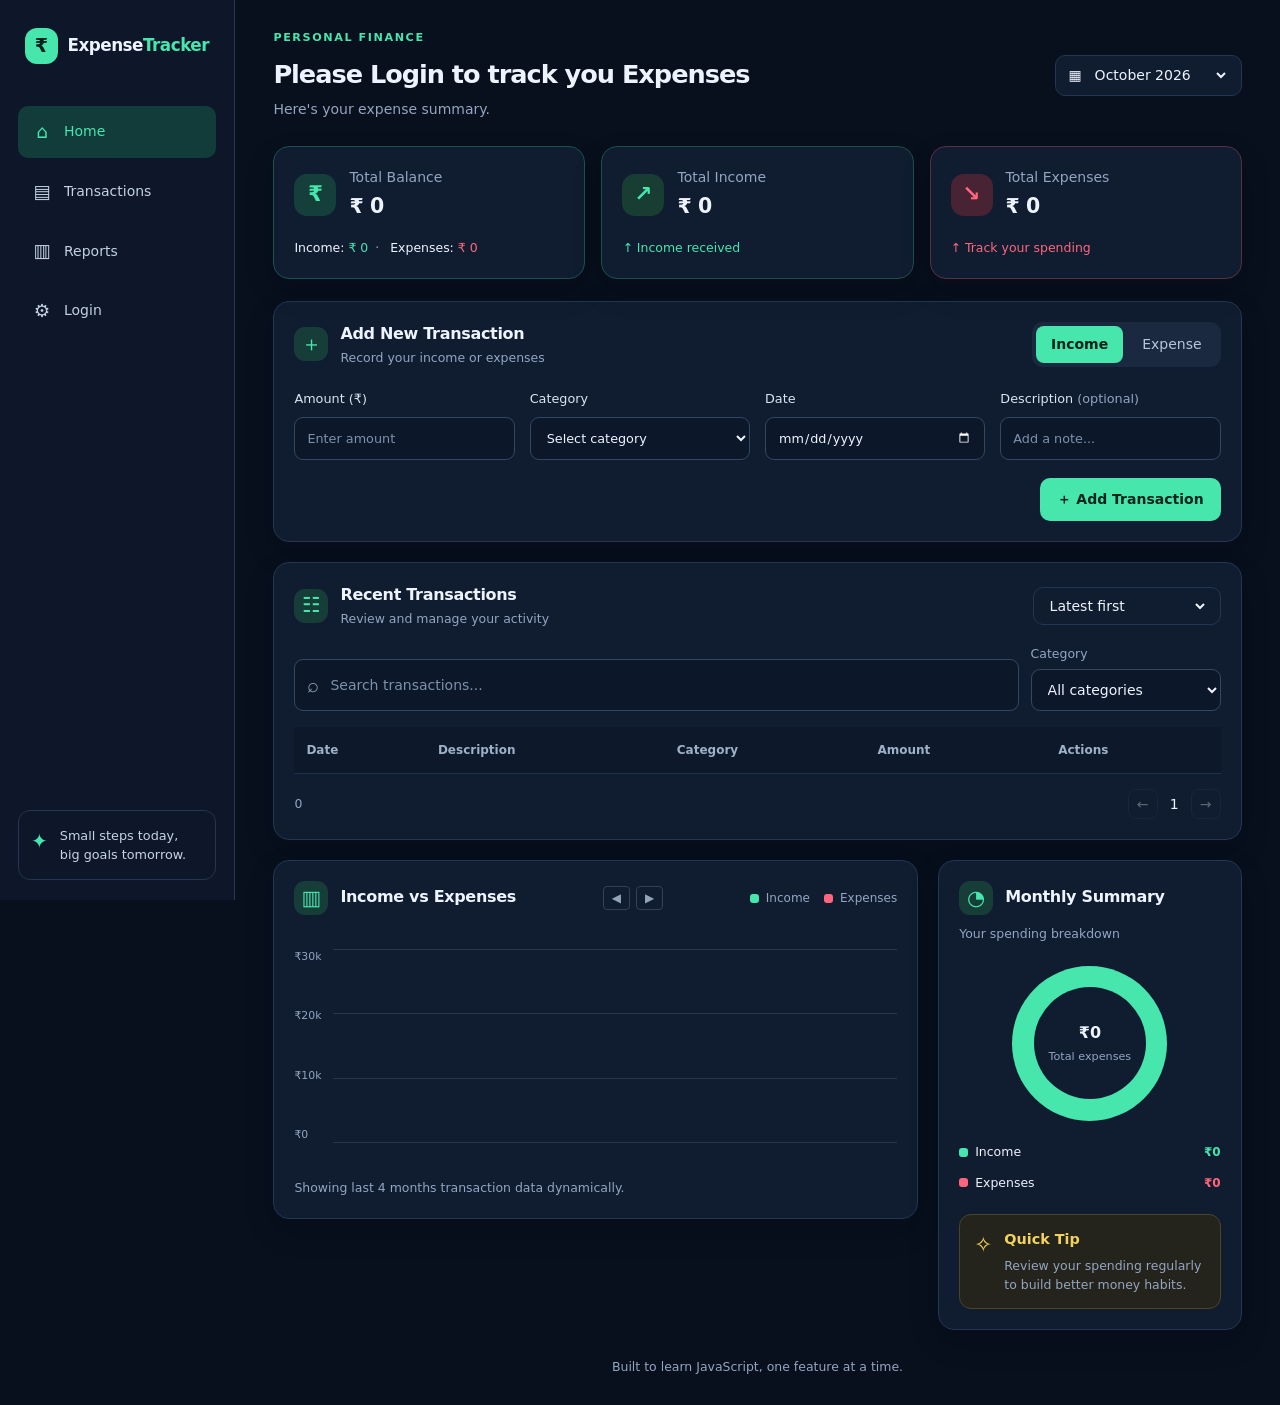
==== commit e53f8391: "feat: Implement summary char" ====
--- a/index.html
+++ b/index.html
@@ -394,7 +394,7 @@
                   <div class="donut-wrap">
                      <div class="donut-chart">
                         <div class="donut-center">
-                           <strong id="donut-total">₹12,550</strong
+                           <strong id="donut-total">₹0</strong
                            ><span>Total expenses</span>
                         </div>
                      </div>
@@ -402,13 +402,13 @@
                   <div class="legend-list">
                      <div>
                         <span><i class="legend-dot income-dot"></i> Income</span
-                        ><strong class="positive">₹25,000</strong>
+                        ><strong id="positive" class="positive">₹0</strong>
                      </div>
                      <div>
                         <span
                            ><i class="legend-dot expense-dot"></i>
                            Expenses</span
-                        ><strong class="negative">₹12,550</strong>
+                        ><strong id="negative" class="negative">₹0</strong>
                      </div>
                   </div>
                   <div class="tip-box">
@@ -506,5 +506,6 @@
       <script type="module" src="./viewTransaction.js"></script>
       <script type="module" src="./action.js"></script>
       <script type="module" src="./chart.js"></script>
+      <script type="module" src="./summary.js"></script>
    </body>
 </html>
